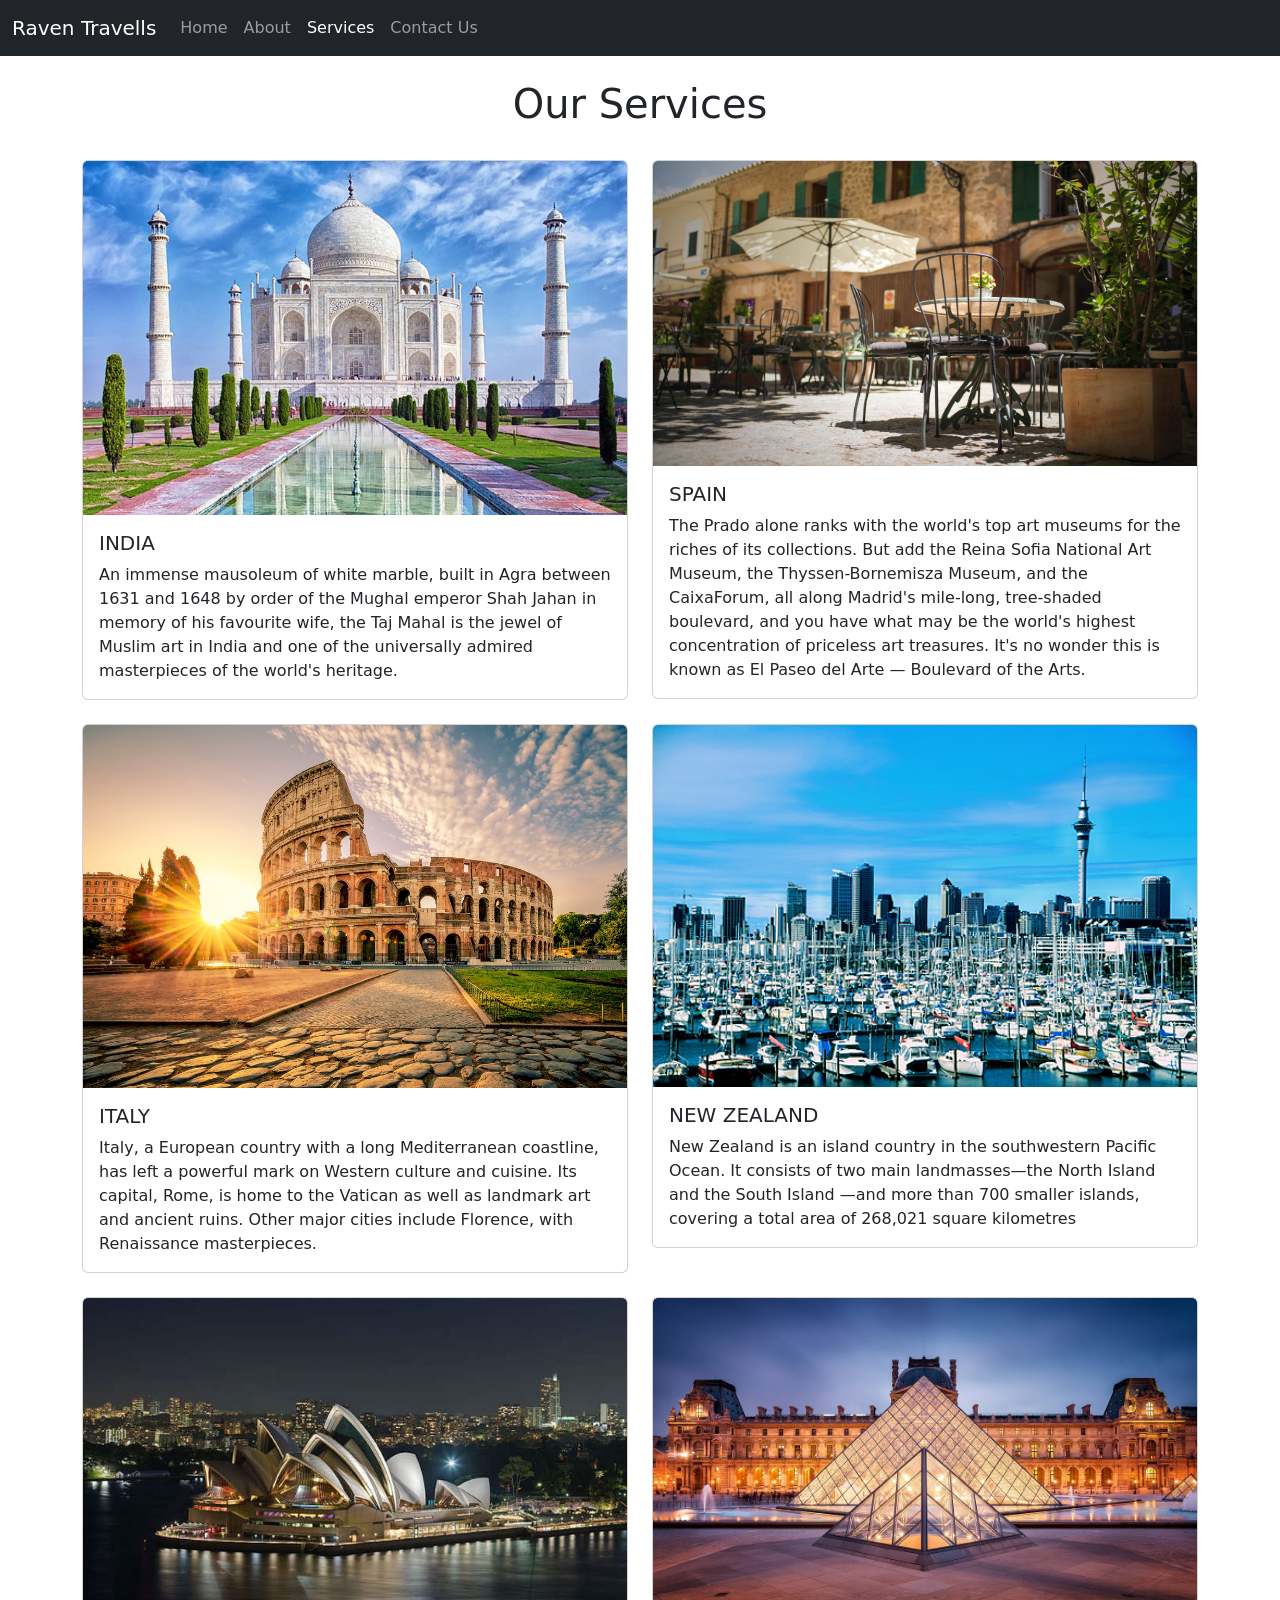
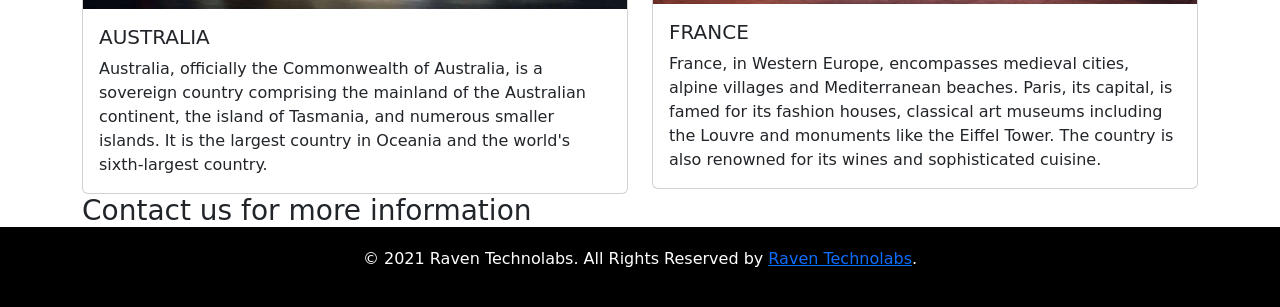
==== services.html @ 1f302d17 "First commit" ====
<!DOCTYPE html>
<html lang="en">

<head>
    <meta charset="UTF-8">
    <meta http-equiv="X-UA-Compatible" content="IE=edge">
    <meta name="viewport" content="width=device-width, initial-scale=1.0">
    <title>Services - Raven Travells</title>
    <!-- linking services.css -->
    <link rel="stylesheet" href="services.css">
    <!-- linking bootstrap css -->
    <link href="https://cdn.jsdelivr.net/npm/bootstrap@5.0.1/dist/css/bootstrap.min.css" rel="stylesheet" integrity="sha384-+0n0xVW2eSR5OomGNYDnhzAbDsOXxcvSN1TPprVMTNDbiYZCxYbOOl7+AMvyTG2x" crossorigin="anonymous">
</head>

<body>

    <!-- navbar from bootstarp -->
    <nav class="navbar navbar-expand-lg navbar-dark bg-dark">
        <div class="container-fluid">
            <a class="navbar-brand" href="#">Raven Travells</a>
            <button class="navbar-toggler" type="button" data-bs-toggle="collapse" data-bs-target="#navbarNav" aria-controls="navbarNav" aria-expanded="false" aria-label="Toggle navigation">
            <span class="navbar-toggler-icon"></span>
          </button>
            <div class="collapse navbar-collapse" id="navbarNav">
                <ul class="navbar-nav">
                    <li class="nav-item">
                        <a class="nav-link" href="index.html">Home</a>
                    </li>
                    <li class="nav-item">
                        <a class="nav-link" href="about.html">About</a>
                    </li>
                    <li class="nav-item">
                        <a class="nav-link active" aria-current="page" href="#">Services</a>
                    </li>
                    <li class="nav-item">
                        <a class="nav-link" href="contact.html">Contact Us</a>
                    </li>
                </ul>
            </div>
        </div>
    </nav>

    <div class="container">
        <h1 class="d-flex justify-content-center pt-4 pb-4">Our Services</h1>

        <div class="row row-cols-1 row-cols-md-2 g-4">
            <div class="col">
                <div class="card">
                    <img src="gif/INDIA.jpg" class="card-img-top" alt="..." />
                    <div class="card-body">
                        <h5 class="card-title">INDIA</h5>
                        <p class="card-text">
                            An immense mausoleum of white marble, built in Agra between 1631 and 1648 by order of the Mughal emperor Shah Jahan in memory of his favourite wife, the Taj Mahal is the jewel of Muslim art in India and one of the universally admired masterpieces of the
                            world's heritage.
                        </p>
                    </div>
                </div>
            </div>
            <div class="col">
                <div class="card">
                    <img src="gif/spain.jpg" class="card-img-top" alt="..." />
                    <div class="card-body">
                        <h5 class="card-title">SPAIN</h5>
                        <p class="card-text">
                            The Prado alone ranks with the world's top art museums for the riches of its collections. But add the Reina Sofia National Art Museum, the Thyssen-Bornemisza Museum, and the CaixaForum, all along Madrid's mile-long, tree-shaded boulevard, and you have
                            what may be the world's highest concentration of priceless art treasures. It's no wonder this is known as El Paseo del Arte — Boulevard of the Arts.
                        </p>
                    </div>
                </div>
            </div>
            <div class="col">
                <div class="card">
                    <img src="gif/italy.jpg" class="card-img-top" alt="..." />
                    <div class="card-body">
                        <h5 class="card-title">ITALY</h5>
                        <p class="card-text">
                            Italy, a European country with a long Mediterranean coastline, has left a powerful mark on Western culture and cuisine. Its capital, Rome, is home to the Vatican as well as landmark art and ancient ruins. Other major cities include Florence, with Renaissance
                            masterpieces.
                        </p>
                    </div>
                </div>
            </div>
            <div class="col">
                <div class="card">
                    <img src="gif/NZ.jpg" class="card-img-top" alt="..." />
                    <div class="card-body">
                        <h5 class="card-title">NEW ZEALAND</h5>
                        <p class="card-text">
                            New Zealand is an island country in the southwestern Pacific Ocean. It consists of two main landmasses—the North Island and the South Island —and more than 700 smaller islands, covering a total area of 268,021 square kilometres
                        </p>
                    </div>
                </div>
            </div>
            <div class="col">
                <div class="card">
                    <img src="gif/aus.jpg" class="card-img-top" alt="..." />
                    <div class="card-body">
                        <h5 class="card-title">AUSTRALIA</h5>
                        <p class="card-text">
                            Australia, officially the Commonwealth of Australia, is a sovereign country comprising the mainland of the Australian continent, the island of Tasmania, and numerous smaller islands. It is the largest country in Oceania and the world's sixth-largest country.
                        </p>
                    </div>
                </div>
            </div>
            <div class="col">
                <div class="card">
                    <img src="gif/FRANCE.jpg" class="card-img-top" alt="..." />
                    <div class="card-body">
                        <h5 class="card-title">FRANCE</h5>
                        <p class="card-text">
                            France, in Western Europe, encompasses medieval cities, alpine villages and Mediterranean beaches. Paris, its capital, is famed for its fashion houses, classical art museums including the Louvre and monuments like the Eiffel Tower. The country is also
                            renowned for its wines and sophisticated cuisine.
                        </p>
                    </div>
                </div>
            </div>
        </div>
        <a></a>
        <a href="../contact/contact.html" class="my-5 h3 pb-5 text-reset text-decoration-none">Contact us for more information</a>
    </div>



    <div class="footer">
        <div class="temp4 container">
            <p>&#169; 2021 Raven Technolabs. All Rights Reserved by <a target="_blank" href="http://raventechnolabs.com/"> Raven Technolabs</a>.</p>
        </div>
    </div>


    <!-- linking bootstrap js -->
    <script src="https://cdn.jsdelivr.net/npm/bootstrap@5.0.1/dist/js/bootstrap.bundle.min.js" integrity="sha384-gtEjrD/SeCtmISkJkNUaaKMoLD0//ElJ19smozuHV6z3Iehds+3Ulb9Bn9Plx0x4" crossorigin="anonymous"></script>
</body>

</html>
---- services.css ----
* {
    margin: 0;
    padding: 0;
}

.footer {
    height: 80px;
    background: black;
    width: 100%;
    display: flex;
    justify-content: center;
    align-items: center;
    color: white;
}

.temp4 {
    display: flex;
    justify-content: center;
    align-items: center;
}
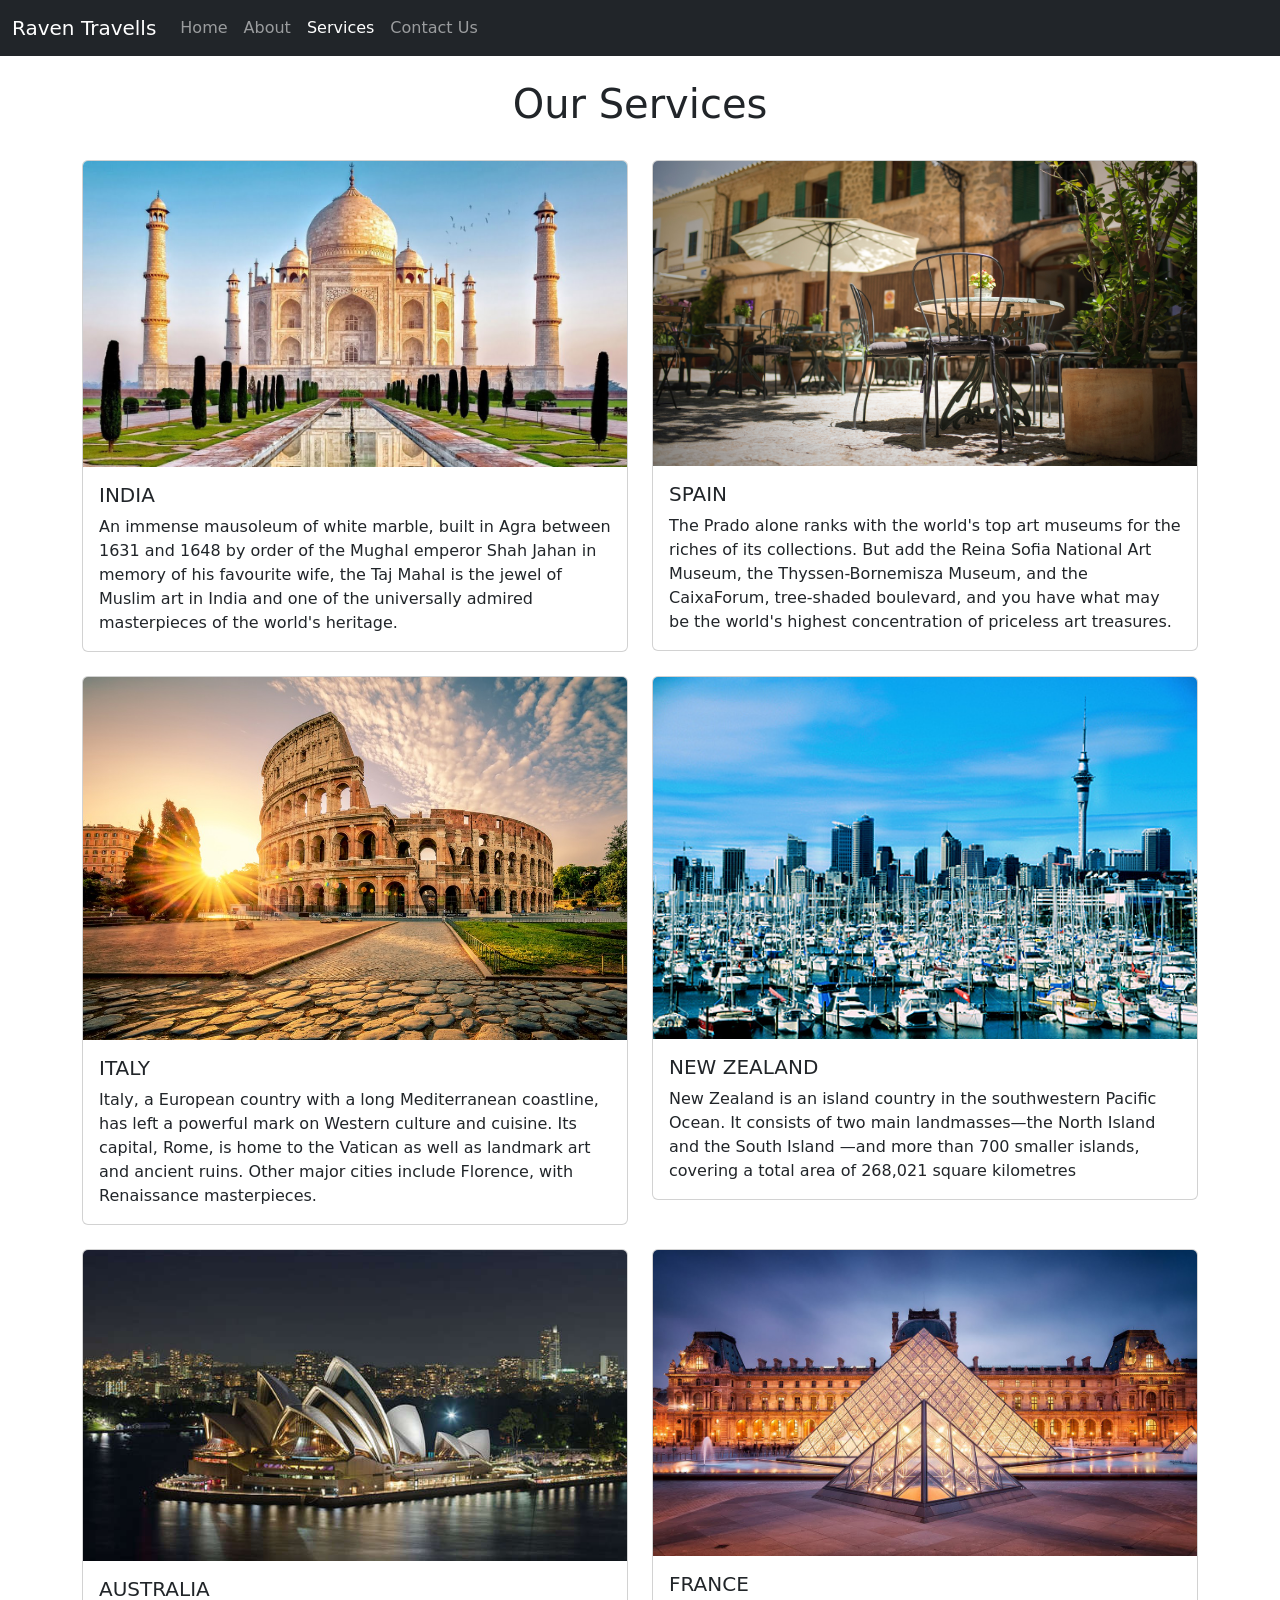
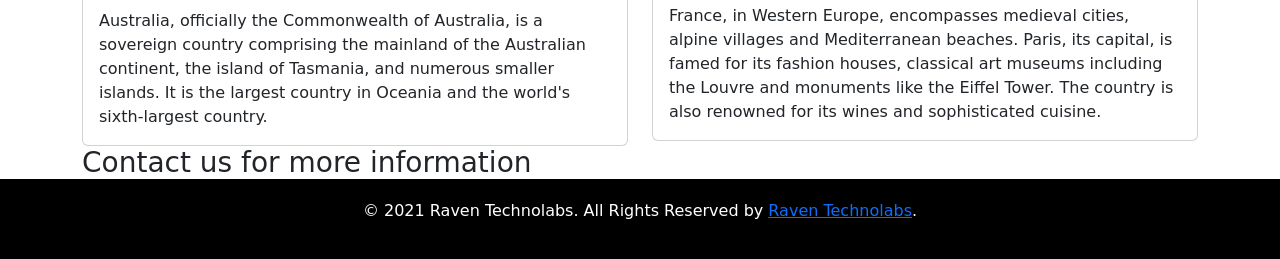
==== commit 9186364c: "service and contact apdated" ====
--- a/services.html
+++ b/services.html
@@ -62,8 +62,8 @@
                     <div class="card-body">
                         <h5 class="card-title">SPAIN</h5>
                         <p class="card-text">
-                            The Prado alone ranks with the world's top art museums for the riches of its collections. But add the Reina Sofia National Art Museum, the Thyssen-Bornemisza Museum, and the CaixaForum, all along Madrid's mile-long, tree-shaded boulevard, and you have
-                            what may be the world's highest concentration of priceless art treasures. It's no wonder this is known as El Paseo del Arte — Boulevard of the Arts.
+                            The Prado alone ranks with the world's top art museums for the riches of its collections. But add the Reina Sofia National Art Museum, the Thyssen-Bornemisza Museum, and the CaixaForum, tree-shaded boulevard, and you have
+                            what may be the world's highest concentration of priceless art treasures.
                         </p>
                     </div>
                 </div>
